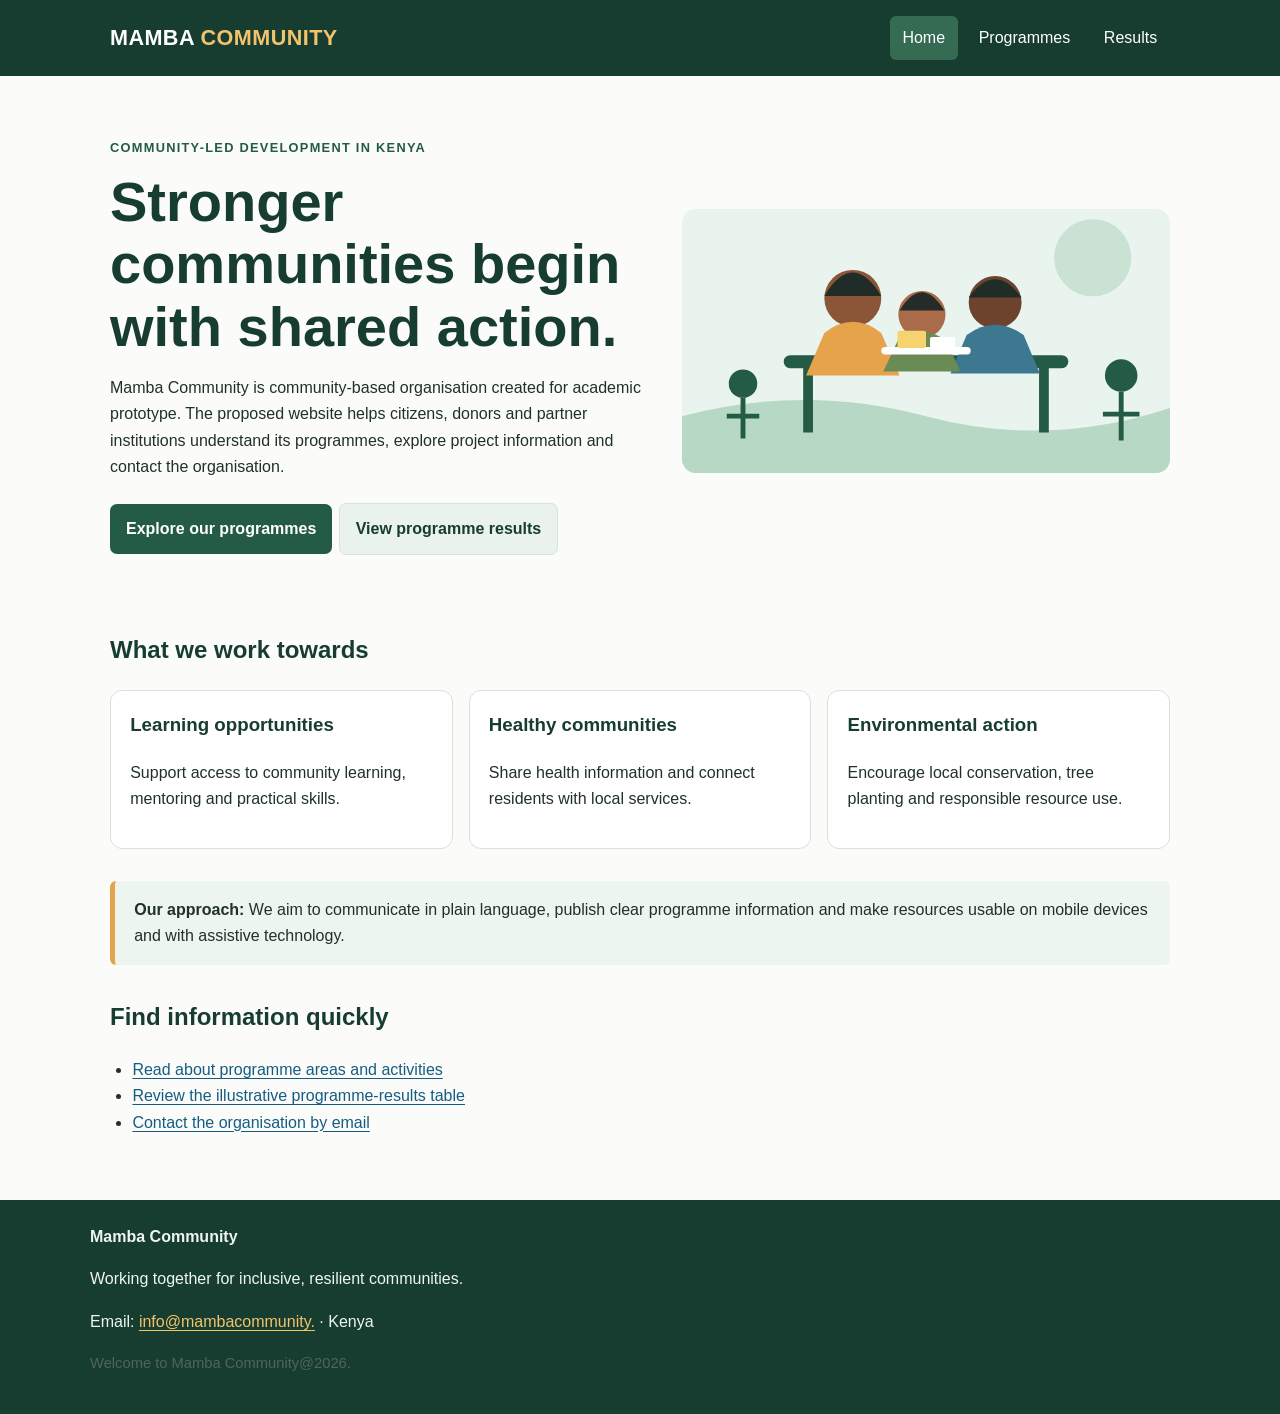
==== vin_fundamentals_two/Mamba_Community_HTML_Prototype_Vincent_kori/index.html @ 8e257902 "my work" ====
<!doctype html>
<html lang="en">
<head><meta charset="utf-8"><meta name="viewport" content="width=device-width, initial-scale=1">
<meta name="description" content="Mamba Community programmes, project information and illustrative results.">
<title>Home | Mamba Community</title><link rel="stylesheet" href="styles.css"></head>
<body><a class="skip-link" href="#main">Skip to main content</a>
<header><div class="topbar"><a class="brand" href="index.html">MAMBA <span>COMMUNITY</span></a>
<nav aria-label="Main navigation"><ul>
<li><a href="index.html" aria-current="page">Home</a></li><li><a href="programmes.html" >Programmes</a></li><li><a href="results.html" >Results</a></li>
</ul></nav></div></header><main id="main">
<section class="hero"><div><p class="eyebrow">Community-led development in Kenya</p>
<h1>Stronger communities begin with shared action.</h1>
<p>Mamba Community is community-based organisation created for  academic prototype. The proposed website helps citizens, donors and partner institutions understand its programmes, explore project information and contact the organisation.</p>
<a class="button" href="programmes.html">Explore our programmes</a><a class="button secondary" href="results.html">View programme results</a></div>
<img src="assets/learning-community.svg" alt="Illustration of a facilitator and community learners sharing books around a table."></section>
<section><h2>What we work towards</h2><div class="cards">
<article class="card"><h3>Learning opportunities</h3><p>Support access to community learning, mentoring and practical skills.</p></article>
<article class="card"><h3>Healthy communities</h3><p>Share health information and connect residents with local services.</p></article>
<article class="card"><h3>Environmental action</h3><p>Encourage local conservation, tree planting and responsible resource use.</p></article></div></section>
<div class="callout"><strong>Our approach:</strong> We aim to communicate in plain language, publish clear programme information and make resources usable on mobile devices and with assistive technology.</div>
<section><h2>Find information quickly</h2><ul><li><a href="programmes.html">Read about programme areas and activities</a></li><li><a href="results.html">Review the illustrative programme-results table</a></li><li><a href="mailto:info@mambacommunity">Contact the organisation by email</a></li></ul></section>
</main><footer><div class="inner"><strong>Mamba Community</strong><p>Working together for inclusive, resilient communities.</p><p>Email: <a href="mailto:info@mambacommunity.example">info@mambacommunity.</a> · Kenya</p><p class="small-note">Welcome to Mamba Community@2026.</p></div></footer></body></html>
---- vin_fundamentals_two/Mamba_Community_HTML_Prototype_Vincent_kori/styles.css ----
:root{--green:#245b45;--green-dark:#173d30;--gold:#e5a34b;--ink:#20312a;--muted:#52645b;--paper:#fbfcfa;--line:#d7e2da}
*{box-sizing:border-box}html{scroll-behavior:smooth}body{margin:0;font-family:Arial,Helvetica,sans-serif;line-height:1.65;color:var(--ink);background:var(--paper)}
a{color:#155c83;text-underline-offset:3px}a:hover{text-decoration-thickness:2px}
a:focus,button:focus{outline:3px solid #d58a22;outline-offset:3px}
.skip-link{position:absolute;left:-9999px;top:auto}.skip-link:focus{left:1rem;top:1rem;background:white;padding:.7rem;z-index:10}
header{background:var(--green-dark);color:white}.topbar{max-width:1100px;margin:auto;padding:1rem 1.25rem;display:flex;align-items:center;justify-content:space-between;gap:1rem;flex-wrap:wrap}
.brand{font-weight:800;font-size:1.35rem;color:white;text-decoration:none;letter-spacing:.02em}.brand span{color:#f3c36c}
nav ul{display:flex;gap:.5rem;list-style:none;margin:0;padding:0;flex-wrap:wrap}nav a{display:inline-block;color:white;text-decoration:none;padding:.55rem .8rem;border-radius:6px}nav a[aria-current=page],nav a:hover{background:#356b53}
main{max-width:1100px;margin:auto;padding:2rem 1.25rem 3rem}.hero{display:grid;grid-template-columns:1.05fr .95fr;gap:2rem;align-items:center;padding:1rem 0 2.5rem}
.hero h1{font-size:clamp(2rem,5vw,3.5rem);line-height:1.12;margin:.2rem 0 1rem;color:var(--green-dark)}
.eyebrow{color:var(--green);font-weight:700;text-transform:uppercase;letter-spacing:.1em;font-size:.8rem}
.hero img,.feature-img{width:100%;height:auto;border-radius:14px;display:block}
.button{display:inline-block;background:var(--green);color:white;padding:.75rem 1rem;border-radius:7px;text-decoration:none;font-weight:700;margin:.4rem .4rem .2rem 0}
.button.secondary{background:#eaf2ed;color:var(--green-dark);border:1px solid var(--line)}
.cards{display:grid;grid-template-columns:repeat(3,1fr);gap:1rem;margin:1.2rem 0 2rem}
.card{background:white;border:1px solid var(--line);border-radius:12px;padding:1.2rem}
.card h3{margin-top:0;color:var(--green-dark)}h2{color:var(--green-dark);margin-top:2rem}h3{color:var(--green-dark)}
.callout{background:#edf5ef;border-left:5px solid var(--gold);padding:1rem 1.2rem;border-radius:6px;margin:1.5rem 0}
ul,ol{padding-left:1.4rem}dt{font-weight:700;color:var(--green-dark);margin-top:.8rem}dd{margin-left:0;color:var(--muted)}
table{width:100%;border-collapse:collapse;background:white;margin:1rem 0 1.5rem}caption{text-align:left;font-weight:700;padding:.7rem 0;color:var(--green-dark)}
th,td{padding:.75rem;text-align:left;border:1px solid var(--line)}thead{background:#eaf2ed}th{color:var(--green-dark)}
.small-note{font-size:.92rem;color:var(--muted)}.page-title{border-bottom:3px solid var(--gold);padding-bottom:.6rem}
footer{background:#173d30;color:#eef6f0;padding:1.5rem 1.25rem}footer .inner{max-width:1100px;margin:auto}footer a{color:#f3c36c}
@media(max-width:760px){.hero{grid-template-columns:1fr}.cards{grid-template-columns:1fr}main{padding-top:1.3rem}.topbar{align-items:flex-start}nav ul{gap:.2rem}nav a{padding:.45rem .55rem}}
@media(prefers-reduced-motion:reduce){html{scroll-behavior:auto}}
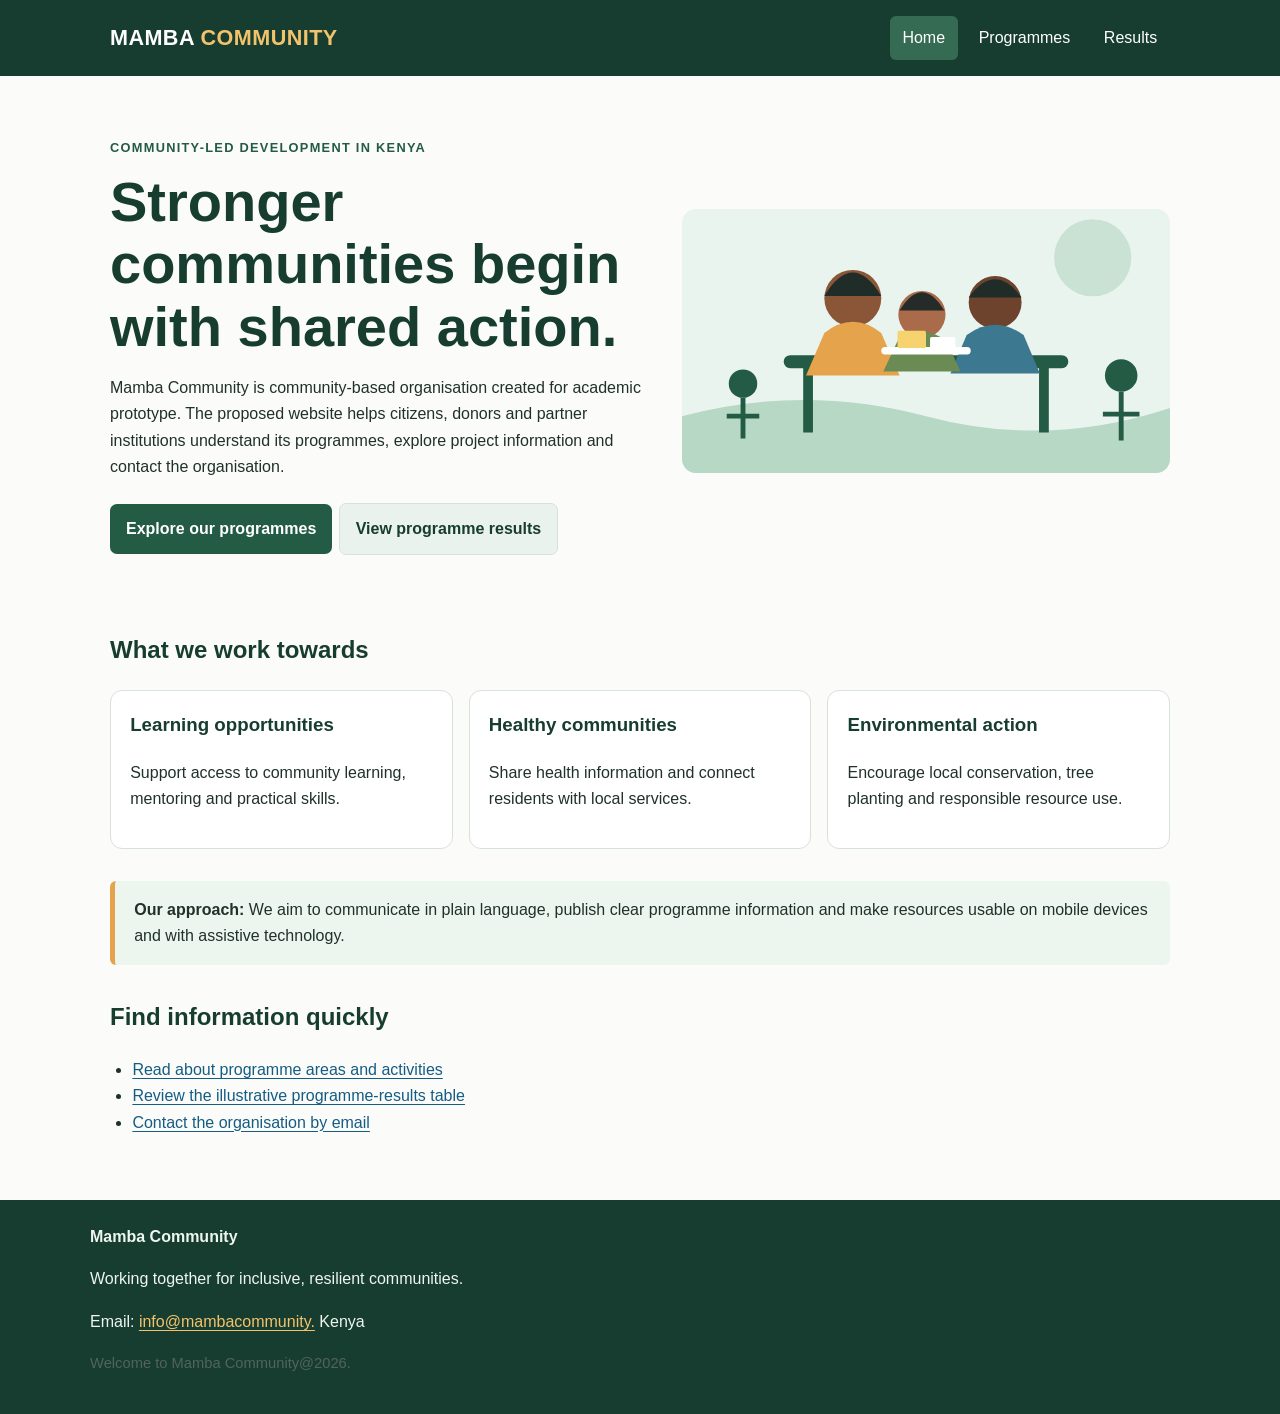
==== commit 813760dc: "changes on the code" ====
--- a/vin_fundamentals_two/Mamba_Community_HTML_Prototype_Vincent_kori/index.html
+++ b/vin_fundamentals_two/Mamba_Community_HTML_Prototype_Vincent_kori/index.html
@@ -19,4 +19,4 @@
 <article class="card"><h3>Environmental action</h3><p>Encourage local conservation, tree planting and responsible resource use.</p></article></div></section>
 <div class="callout"><strong>Our approach:</strong> We aim to communicate in plain language, publish clear programme information and make resources usable on mobile devices and with assistive technology.</div>
 <section><h2>Find information quickly</h2><ul><li><a href="programmes.html">Read about programme areas and activities</a></li><li><a href="results.html">Review the illustrative programme-results table</a></li><li><a href="mailto:info@mambacommunity">Contact the organisation by email</a></li></ul></section>
-</main><footer><div class="inner"><strong>Mamba Community</strong><p>Working together for inclusive, resilient communities.</p><p>Email: <a href="mailto:info@mambacommunity.example">info@mambacommunity.</a> · Kenya</p><p class="small-note">Welcome to Mamba Community@2026.</p></div></footer></body></html>+</main><footer><div class="inner"><strong>Mamba Community</strong><p>Working together for inclusive, resilient communities.</p><p>Email: <a href="mailto:info@mambacommunity.example">info@mambacommunity.</a>  Kenya</p><p class="small-note">Welcome to Mamba Community@2026.</p></div></footer></body></html>
